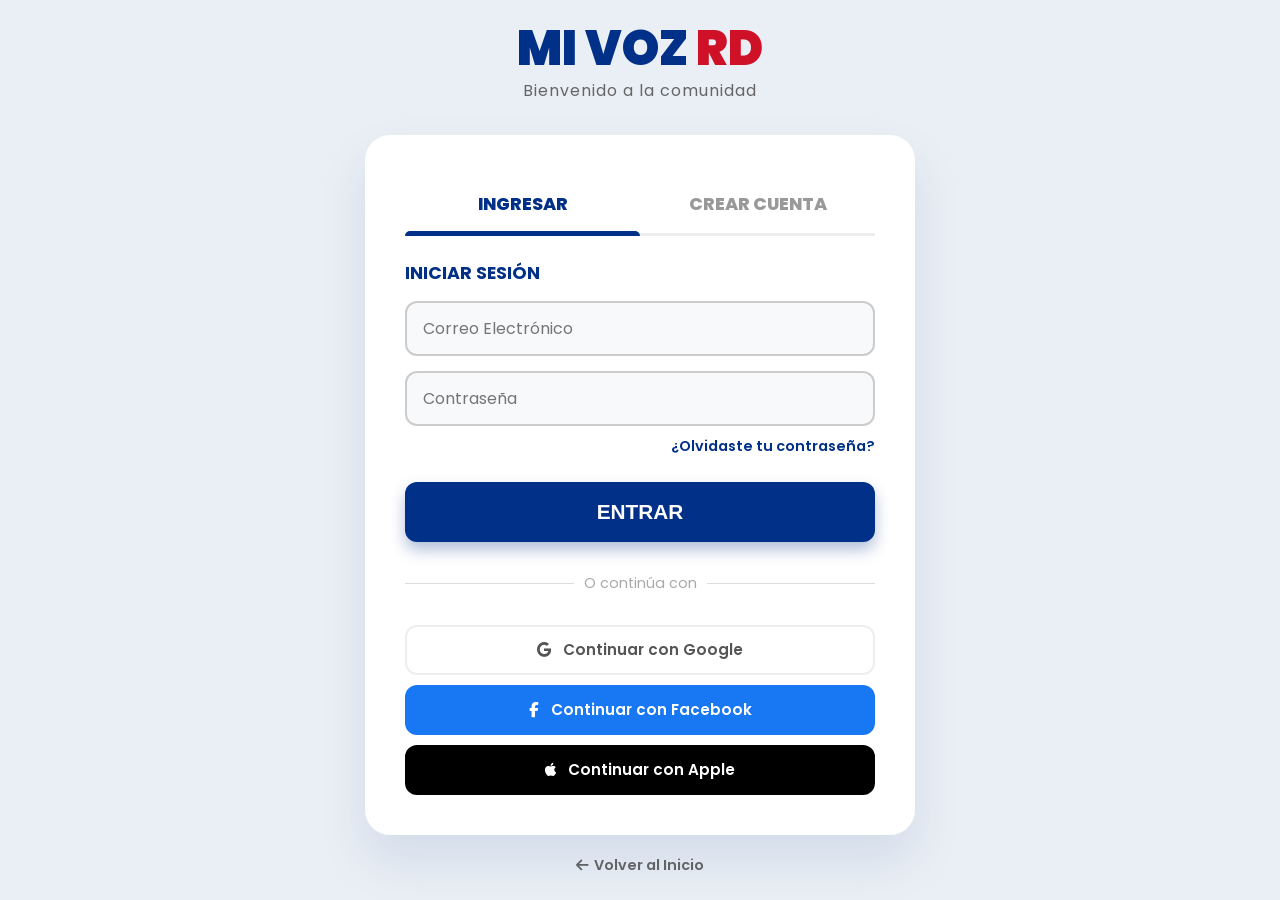
==== pages/login.html @ d17f5f29 "rediseñe el estilo completo y puse el IU del login y por ultimo cambie drasticamente el IU de report" ====
<!DOCTYPE html>
<html lang="es">
<head>
    <meta charset="UTF-8">
    <meta name="viewport" content="width=device-width, initial-scale=1.0">
    <title>Acceso - Mi Voz RD</title>
    <!-- Fuente Poppins -->
    <link href="https://fonts.googleapis.com/css2?family=Poppins:wght@400;500;600;700;900&display=swap" rel="stylesheet">
    <!-- Iconos FontAwesome -->
    <link href="https://cdnjs.cloudflare.com/ajax/libs/font-awesome/6.4.0/css/all.min.css" rel="stylesheet">

    <style>
        :root {
            --azul-rd: #003087;
            --azul-claro: #004BC4;
            --rojo-rd: #CE1126;
            --blanco: #ffffff;
            --gris-bg: #EAEFF5;
            --color-google: #DB4437;
            --color-facebook: #1877F2;
            --color-apple: #000000;
        }

        * { margin: 0; padding: 0; box-sizing: border-box; }

        body {
            font-family: 'Poppins', sans-serif;
            background-color: var(--gris-bg);
            color: #333;
            min-height: 100vh;
            display: flex;
            flex-direction: column;
            align-items: center;
            justify-content: center;
            padding: 20px;
        }

        /* HEADER */
        .auth-header { text-align: center; margin-bottom: 2rem; }
        .brand-title { font-size: 3rem; font-weight: 900; color: var(--azul-rd); margin: 0; line-height: 1; text-transform: uppercase; }
        .brand-title span { color: var(--rojo-rd); }
        .brand-subtitle { font-size: 1rem; color: #666; letter-spacing: 1px; margin-top: 5px; }

        /* CARD PRINCIPAL */
        .auth-card {
            background: white; width: 100%; max-width: 550px; padding: 2.5rem;
            border-radius: 25px; box-shadow: 0 25px 50px rgba(0,48,135,0.1);
            position: relative; transition: all 0.3s;
        }

        /* TABS */
        .auth-tabs { display: flex; margin-bottom: 1.5rem; border-bottom: 3px solid #eee; transition: 0.3s; }
        .tab-btn {
            flex: 1; padding: 1rem; font-size: 1.1rem; font-weight: 800;
            background: none; border: none; cursor: pointer; color: #999;
            font-family: 'Poppins', sans-serif; position: relative;
        }
        .tab-btn.active { color: var(--azul-rd); }
        .tab-btn.active::after {
            content: ''; position: absolute; bottom: -3px; left: 0;
            width: 100%; height: 5px; background: var(--azul-rd); border-radius: 10px 10px 0 0;
        }

        /* FORMULARIOS */
        .auth-form { display: none; flex-direction: column; gap: 15px; animation: fadeEffect 0.4s; }
        .auth-form.active-form { display: flex; }
        @keyframes fadeEffect { from {opacity: 0;} to {opacity: 1;} }

        /* INPUTS & ERRORES */
        .input-wrapper { position: relative; width: 100%; }
        
        .auth-input {
            width: 100%; height: 55px; padding: 0 1rem; font-size: 1rem;
            border-radius: 12px; border: 2px solid #ccc; background: #F8F9FA;
            font-family: 'Poppins', sans-serif; transition: 0.3s; color: #333;
        }
        .auth-input:focus {
            outline: none; border-color: var(--azul-rd); background: white;
            box-shadow: 0 0 0 4px rgba(0,48,135,0.1);
        }
        
        .auth-input.input-error { border-color: var(--rojo-rd); background-color: #FFF5F5; }
        .error-msg {
            display: none; color: var(--rojo-rd); font-size: 0.8rem; font-weight: 600;
            margin-top: 4px; margin-left: 5px;
        }
        .input-error + .error-msg { display: block; }

        /* ALERTA DE ERROR GLOBAL */
        .alert-box {
            display: none; background: #FFEBEB; border: 1px solid var(--rojo-rd); color: var(--rojo-rd);
            padding: 12px; border-radius: 10px; text-align: center; font-size: 0.9rem; font-weight: 600; margin-bottom: 10px;
        }

        /* LINKS */
        .forgot-pass-link {
            text-align: right; margin-top: -5px; color: var(--azul-rd); font-weight: 600; 
            font-size: 0.9rem; text-decoration: none; cursor: pointer; align-self: flex-end; 
            transition: color 0.2s;
        }
        .forgot-pass-link:hover { color: var(--rojo-rd); text-decoration: underline; }

        /* FECHAS & SELECTS */
        .dob-group { margin-bottom: 5px; width: 100%; }
        .dob-label { font-weight: 600; color: #555; font-size: 0.9rem; margin-bottom: 5px; display: block; }
        .dob-grid { display: grid; grid-template-columns: 1fr 1fr 1.2fr; gap: 10px; width: 100%; }
        .dob-select {
            width: 100%; height: 55px; padding: 0 10px; font-size: 1rem;
            border-radius: 12px; border: 2px solid #ccc; background-color: #F8F9FA;
            font-family: 'Poppins', sans-serif; color: #333; cursor: pointer;
            -webkit-appearance: none; -moz-appearance: none; appearance: none;
            background-image: url("data:image/svg+xml;charset=UTF-8,%3csvg xmlns='http://www.w3.org/2000/svg' viewBox='0 0 24 24' fill='none' stroke='%23333' stroke-width='2' stroke-linecap='round' stroke-linejoin='round'%3e%3cpolyline points='6 9 12 15 18 9'%3e%3c/polyline%3e%3c/svg%3e");
            background-repeat: no-repeat; background-position: right 10px center; background-size: 12px;
            white-space: nowrap; text-overflow: ellipsis; overflow: hidden;
        }
        .dob-select:invalid, .dob-select option[value=""] { color: #888; }

        /* BOTONES DE ACCIÓN */
        .btn-submit {
            background: var(--azul-rd); color: white; height: 60px; width: 100%;
            font-size: 1.3rem; font-weight: 800; border: none; border-radius: 12px; 
            cursor: pointer; margin-top: 10px; box-shadow: 0 8px 15px rgba(0,48,135,0.3); transition: 0.2s; 
        }
        .btn-submit:hover { background: var(--azul-claro); transform: scale(1.02); }

        .btn-back-text {
            background: none; border: none; color: #777; font-weight: 600; cursor: pointer;
            margin-top: 15px; font-size: 1rem; display: flex; align-items: center; justify-content: center; gap: 8px;
        }

        /* SOCIAL BUTTONS */
        .social-divider { text-align: center; margin: 1rem 0; color: #aaa; font-size: 0.9rem; display: flex; align-items: center; gap: 10px; }
        .social-divider::before, .social-divider::after { content: ""; flex: 1; height: 1px; background: #ddd; }
        .social-buttons { display: flex; flex-direction: column; gap: 10px; }
        
        .social-btn {
            width: 100%; height: 50px; border-radius: 12px; border: none; font-weight: 600; font-size: 0.95rem; cursor: pointer;
            display: flex; align-items: center; justify-content: center; gap: 12px;
            font-family: 'Poppins', sans-serif; transition: 0.2s; position: relative;
        }
        .btn-google { background: white; color: #555; border: 2px solid #eee; }
        .btn-google:hover { background: #f9f9f9; }
        .btn-facebook { background: var(--color-facebook); color: white; }
        .btn-facebook:hover { background: #135ec2; }
        .btn-apple { background: var(--color-apple); color: white; }
        .btn-apple:hover { background: #333; }
        
        .btn-back-home { margin-top: 20px; color: #666; text-decoration: none; font-weight: 600; font-size: 0.9rem; display: flex; align-items: center; gap: 5px; }

        @media (max-width: 600px) {
            .auth-card { padding: 1.5rem; }
            .brand-title { font-size: 2.2rem; }
            .dob-grid { gap: 5px; }
        }
    </style>
</head>
<body>

    <div class="auth-header">
        <h1 class="brand-title">Mi Voz <span>RD</span></h1>
        <p class="brand-subtitle">Bienvenido a la comunidad</p>
    </div>

    <div class="auth-card">
        <!-- TABS -->
        <div class="auth-tabs" id="authTabs">
            <button class="tab-btn active" onclick="cambiarTab('login')" id="tabLogin">INGRESAR</button>
            <button class="tab-btn" onclick="cambiarTab('registro')" id="tabRegistro">CREAR CUENTA</button>
        </div>

        <!-- 1. FORMULARIO LOGIN -->
        <form id="formLogin" class="auth-form active-form" novalidate onsubmit="validarLogin(event)">
            <label style="font-weight: bold; color: #003087; font-size: 1.1rem;">INICIAR SESIÓN</label>
            
            <div id="loginAlert" class="alert-box">
                <i class="fas fa-exclamation-circle"></i> Correo o contraseña incorrectos.
            </div>

            <div class="input-wrapper">
                <input type="email" id="loginEmail" class="auth-input" placeholder="Correo Electrónico">
                <small class="error-msg">Correo inválido (falta @ o .)</small>
            </div>
            
            <div class="input-wrapper">
                <input type="password" id="loginPass" class="auth-input" placeholder="Contraseña">
                <small class="error-msg">Campo requerido.</small>
            </div>
            
            <a onclick="mostrarRecuperacion()" class="forgot-pass-link">¿Olvidaste tu contraseña?</a>
            
            <button type="submit" class="btn-submit">ENTRAR</button>

            <div class="social-divider">O continúa con</div>
            <div class="social-buttons">
                <button type="button" class="social-btn btn-google"><i class="fab fa-google"></i> Continuar con Google</button>
                <button type="button" class="social-btn btn-facebook"><i class="fab fa-facebook-f"></i> Continuar con Facebook</button>
                <button type="button" class="social-btn btn-apple"><i class="fab fa-apple"></i> Continuar con Apple</button>
            </div>
        </form>

        <!-- 2. FORMULARIO RECUPERACIÓN -->
        <form id="formRecovery" class="auth-form" onsubmit="procesarRecuperacion(event)">
            <label style="font-weight: bold; color: #003087; font-size: 1.1rem; text-align:center;">RECUPERAR ACCESO</label>
            <p style="text-align: center; color: #666; font-size: 0.9rem;">Ingresa tus datos y te enviaremos un enlace.</p>

            <div class="input-wrapper">
                <input type="text" id="recCedula" class="auth-input" placeholder="Cédula (Ej: 402-0000000-0)">
                <small class="error-msg">Campo requerido.</small>
            </div>
            
            <div class="input-wrapper">
                <input type="email" id="recEmail" class="auth-input" placeholder="Correo Registrado">
                <small class="error-msg">Correo inválido.</small>
            </div>

            <button type="submit" class="btn-submit">ENVIAR ENLACE</button>
            <button type="button" class="btn-back-text" onclick="ocultarRecuperacion()">
                <i class="fas fa-arrow-left"></i> Volver al Login
            </button>
        </form>

        <!-- 3. FORMULARIO REGISTRO -->
        <form id="formRegistro" class="auth-form" novalidate onsubmit="validarRegistro(event)">
            <label style="font-weight: bold; color: #003087; font-size: 1.1rem;">REGISTRAR NUEVO USUARIO</label>
            
            <div class="input-wrapper">
                <input type="text" id="regNombre" class="auth-input" placeholder="Nombre Completo">
                <small class="error-msg">Campo obligatorio.</small>
            </div>
            
            <div class="input-wrapper">
                <input type="email" id="regEmail" class="auth-input" placeholder="Correo Electrónico">
                <small class="error-msg">Formato inválido.</small>
            </div>
            
            <div class="input-wrapper">
                <input type="password" id="regPass" class="auth-input" placeholder="Crear Contraseña">
                <small class="error-msg">Mínimo 4 caracteres.</small>
            </div>
            
            <div class="input-wrapper">
                <input type="password" id="regConfirm" class="auth-input" placeholder="Confirmar Contraseña">
                <small class="error-msg">No coinciden.</small>
            </div>

            <!-- FECHA -->
            <div class="dob-group">
                <label class="dob-label">Fecha de Nacimiento</label>
                <div class="dob-grid">
                    <select id="regDia" class="dob-select" required>
                        <option value="" disabled selected>Día</option>
                        <script>for(let i=1;i<=31;i++){let v=i<10?'0'+i:i;document.write(`<option value="${v}">${v}</option>`);}</script>
                    </select>
                    <select id="regMes" class="dob-select" required>
                        <option value="" disabled selected>Mes</option>
                        <option value="01">Ene</option><option value="02">Feb</option><option value="03">Mar</option>
                        <option value="04">Abr</option><option value="05">May</option><option value="06">Jun</option>
                        <option value="07">Jul</option><option value="08">Ago</option><option value="09">Sep</option>
                        <option value="10">Oct</option><option value="11">Nov</option><option value="12">Dic</option>
                    </select>
                    <select id="regAno" class="dob-select" required>
                        <option value="" disabled selected>Año</option>
                        <script>const y=new Date().getFullYear();for(let i=y;i>=1930;i--)document.write(`<option value="${i}">${i}</option>`);</script>
                    </select>
                </div>
            </div>

            <div class="input-wrapper">
                <input type="tel" id="regTel" class="auth-input" placeholder="Teléfono">
                <small class="error-msg">Campo obligatorio.</small>
            </div>
            <div class="input-wrapper">
                <input type="text" id="regCedula" class="auth-input" placeholder="Cédula">
                <small class="error-msg">Campo obligatorio.</small>
            </div>
            
            <button type="submit" class="btn-submit">CREAR CUENTA</button>
            <div class="social-divider">O regístrate con</div>
            <div class="social-buttons">
                <button type="button" class="social-btn btn-google"><i class="fab fa-google"></i> Google</button>
                <button type="button" class="social-btn btn-facebook"><i class="fab fa-facebook-f"></i> Facebook</button>
                <button type="button" class="social-btn btn-apple"><i class="fab fa-apple"></i> Apple</button>
            </div>
        </form>
    </div>

    <a href="/index.html" class="btn-back-home"><i class="fas fa-arrow-left"></i> Volver al Inicio</a>

    <script>
        document.addEventListener("DOMContentLoaded", function() {
            // DETECTA LA URL AL CARGAR
            const h = window.location.hash;
            if(h === '#registro') {
                cambiarTab('registro');
            } else if(h === '#recuperar') {
                setTimeout(() => mostrarRecuperacion(), 100); 
            }
        });

        // REFERENCIAS DOM
        const tabsH = document.getElementById('authTabs');
        const fLogin = document.getElementById('formLogin');
        const fReg = document.getElementById('formRegistro');
        const fRec = document.getElementById('formRecovery');

        function cambiarTab(t) {
            fRec.classList.remove('active-form'); 
            tabsH.style.display='flex';
            document.querySelectorAll('.input-error').forEach(e => e.classList.remove('input-error'));
            document.getElementById('loginAlert').style.display='none';

            if(t==='login'){
                document.getElementById('tabLogin').classList.add('active'); 
                document.getElementById('tabRegistro').classList.remove('active');
                fLogin.classList.add('active-form'); fReg.classList.remove('active-form');
            } else {
                document.getElementById('tabRegistro').classList.add('active'); 
                document.getElementById('tabLogin').classList.remove('active');
                fReg.classList.add('active-form'); fLogin.classList.remove('active-form');
            }
        }

        function mostrarRecuperacion() { 
            fLogin.classList.remove('active-form'); 
            tabsH.style.display='none'; 
            fRec.classList.add('active-form'); 
            document.getElementById('loginAlert').style.display='none';
        }

        function ocultarRecuperacion() { 
            fRec.classList.remove('active-form'); 
            tabsH.style.display='flex'; 
            cambiarTab('login'); 
        }

        // ERRORES VISUALES
        function err(i) { i.classList.add('input-error'); }
        function clr(i) { i.classList.remove('input-error'); document.getElementById('loginAlert').style.display='none'; }
        document.querySelectorAll('.auth-input').forEach(i => i.addEventListener('input', ()=>clr(i)));

        // VALIDAR LOGIN
        function validarLogin(e) {
            e.preventDefault();
            const em = document.getElementById('loginEmail');
            const ps = document.getElementById('loginPass');
            let fail = false;

            if(!em.value.trim()){ err(em); fail=true; }
            if(em.value && (!em.value.includes('@') || !em.value.includes('.'))){ err(em); fail=true; }
            if(!ps.value.trim()){ err(ps); fail=true; }

            if(fail) return;

            if(em.value==='admin@mivoz.do' && ps.value==='123456'){
                alert('Bienvenido'); 
                window.location.href='index.html';
            } else { 
                document.getElementById('loginAlert').style.display='block'; 
            }
        }

        // VALIDAR REGISTRO
        function validarRegistro(e) {
            e.preventDefault();
            let fail=false;
            const inputs = ['regNombre','regEmail','regPass','regConfirm','regTel','regCedula'];
            
            inputs.forEach(id => {
                let el = document.getElementById(id); 
                if(!el.value.trim()) { err(el); fail=true; }
            });

            const em = document.getElementById('regEmail');
            if(em.value && (!em.value.includes('@')||!em.value.includes('.'))) { err(em); fail=true; }

            const p1 = document.getElementById('regPass').value;
            const p2 = document.getElementById('regConfirm');
            if(p1 && p2.value && p1!==p2.value) { 
                err(document.getElementById('regConfirm')); 
                alert('Contraseñas no coinciden'); 
                fail=true; 
            }

            if(!fail) { 
                alert('Registro Exitoso'); 
                cambiarTab('login'); 
            }
        }

        // PROCESAR RECUPERACIÓN
        function procesarRecuperacion(e) {
            e.preventDefault();
            const ced = document.getElementById('recCedula');
            const em = document.getElementById('recEmail'); 
            let fail = false;

            if(!ced.value.trim()){ err(ced); fail=true; }
            if(!em.value.trim() || !em.value.includes('@')){ err(em); fail=true; }

            if(!fail){
                const b = e.submitter; 
                const txt = b.innerText; 
                b.innerText='ENVIANDO...'; b.disabled=true;
                
                setTimeout(() => {
                    alert(`Enlace enviado a ${em.value}`); 
                    b.innerText=txt; b.disabled=false; 
                    ocultarRecuperacion();
                }, 1500);
            }
        }
    </script>
</body>
</html>
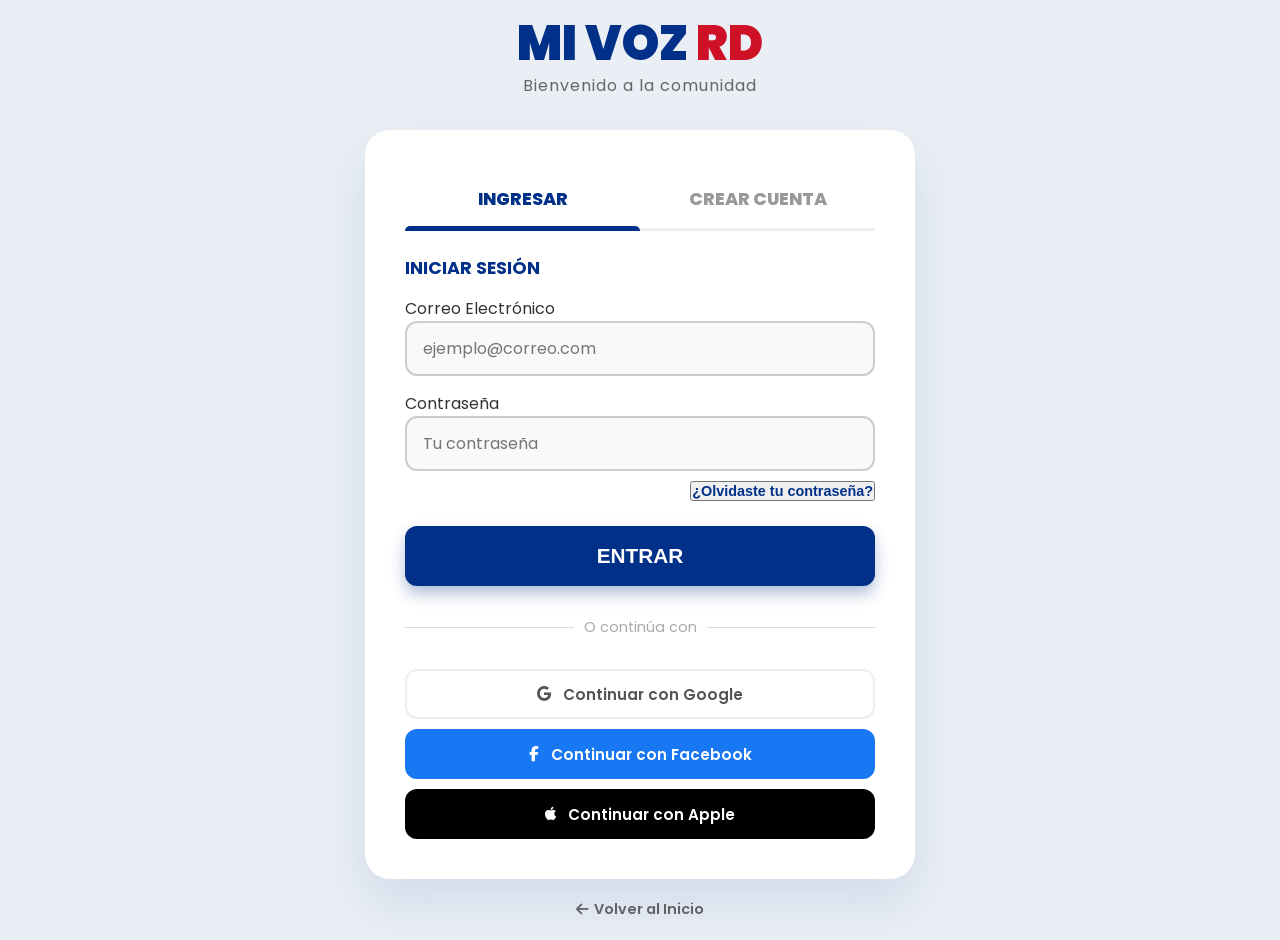
==== commit a0b67aa9: "login y register mockeados con exito" ====
--- a/pages/login.html
+++ b/pages/login.html
@@ -4,189 +4,43 @@
     <meta charset="UTF-8">
     <meta name="viewport" content="width=device-width, initial-scale=1.0">
     <title>Acceso - Mi Voz RD</title>
-    <!-- Fuente Poppins -->
     <link href="https://fonts.googleapis.com/css2?family=Poppins:wght@400;500;600;700;900&display=swap" rel="stylesheet">
-    <!-- Iconos FontAwesome -->
     <link href="https://cdnjs.cloudflare.com/ajax/libs/font-awesome/6.4.0/css/all.min.css" rel="stylesheet">
-
-    <style>
-        :root {
-            --azul-rd: #003087;
-            --azul-claro: #004BC4;
-            --rojo-rd: #CE1126;
-            --blanco: #ffffff;
-            --gris-bg: #EAEFF5;
-            --color-google: #DB4437;
-            --color-facebook: #1877F2;
-            --color-apple: #000000;
-        }
-
-        * { margin: 0; padding: 0; box-sizing: border-box; }
-
-        body {
-            font-family: 'Poppins', sans-serif;
-            background-color: var(--gris-bg);
-            color: #333;
-            min-height: 100vh;
-            display: flex;
-            flex-direction: column;
-            align-items: center;
-            justify-content: center;
-            padding: 20px;
-        }
-
-        /* HEADER */
-        .auth-header { text-align: center; margin-bottom: 2rem; }
-        .brand-title { font-size: 3rem; font-weight: 900; color: var(--azul-rd); margin: 0; line-height: 1; text-transform: uppercase; }
-        .brand-title span { color: var(--rojo-rd); }
-        .brand-subtitle { font-size: 1rem; color: #666; letter-spacing: 1px; margin-top: 5px; }
-
-        /* CARD PRINCIPAL */
-        .auth-card {
-            background: white; width: 100%; max-width: 550px; padding: 2.5rem;
-            border-radius: 25px; box-shadow: 0 25px 50px rgba(0,48,135,0.1);
-            position: relative; transition: all 0.3s;
-        }
-
-        /* TABS */
-        .auth-tabs { display: flex; margin-bottom: 1.5rem; border-bottom: 3px solid #eee; transition: 0.3s; }
-        .tab-btn {
-            flex: 1; padding: 1rem; font-size: 1.1rem; font-weight: 800;
-            background: none; border: none; cursor: pointer; color: #999;
-            font-family: 'Poppins', sans-serif; position: relative;
-        }
-        .tab-btn.active { color: var(--azul-rd); }
-        .tab-btn.active::after {
-            content: ''; position: absolute; bottom: -3px; left: 0;
-            width: 100%; height: 5px; background: var(--azul-rd); border-radius: 10px 10px 0 0;
-        }
-
-        /* FORMULARIOS */
-        .auth-form { display: none; flex-direction: column; gap: 15px; animation: fadeEffect 0.4s; }
-        .auth-form.active-form { display: flex; }
-        @keyframes fadeEffect { from {opacity: 0;} to {opacity: 1;} }
-
-        /* INPUTS & ERRORES */
-        .input-wrapper { position: relative; width: 100%; }
-        
-        .auth-input {
-            width: 100%; height: 55px; padding: 0 1rem; font-size: 1rem;
-            border-radius: 12px; border: 2px solid #ccc; background: #F8F9FA;
-            font-family: 'Poppins', sans-serif; transition: 0.3s; color: #333;
-        }
-        .auth-input:focus {
-            outline: none; border-color: var(--azul-rd); background: white;
-            box-shadow: 0 0 0 4px rgba(0,48,135,0.1);
-        }
-        
-        .auth-input.input-error { border-color: var(--rojo-rd); background-color: #FFF5F5; }
-        .error-msg {
-            display: none; color: var(--rojo-rd); font-size: 0.8rem; font-weight: 600;
-            margin-top: 4px; margin-left: 5px;
-        }
-        .input-error + .error-msg { display: block; }
-
-        /* ALERTA DE ERROR GLOBAL */
-        .alert-box {
-            display: none; background: #FFEBEB; border: 1px solid var(--rojo-rd); color: var(--rojo-rd);
-            padding: 12px; border-radius: 10px; text-align: center; font-size: 0.9rem; font-weight: 600; margin-bottom: 10px;
-        }
-
-        /* LINKS */
-        .forgot-pass-link {
-            text-align: right; margin-top: -5px; color: var(--azul-rd); font-weight: 600; 
-            font-size: 0.9rem; text-decoration: none; cursor: pointer; align-self: flex-end; 
-            transition: color 0.2s;
-        }
-        .forgot-pass-link:hover { color: var(--rojo-rd); text-decoration: underline; }
-
-        /* FECHAS & SELECTS */
-        .dob-group { margin-bottom: 5px; width: 100%; }
-        .dob-label { font-weight: 600; color: #555; font-size: 0.9rem; margin-bottom: 5px; display: block; }
-        .dob-grid { display: grid; grid-template-columns: 1fr 1fr 1.2fr; gap: 10px; width: 100%; }
-        .dob-select {
-            width: 100%; height: 55px; padding: 0 10px; font-size: 1rem;
-            border-radius: 12px; border: 2px solid #ccc; background-color: #F8F9FA;
-            font-family: 'Poppins', sans-serif; color: #333; cursor: pointer;
-            -webkit-appearance: none; -moz-appearance: none; appearance: none;
-            background-image: url("data:image/svg+xml;charset=UTF-8,%3csvg xmlns='http://www.w3.org/2000/svg' viewBox='0 0 24 24' fill='none' stroke='%23333' stroke-width='2' stroke-linecap='round' stroke-linejoin='round'%3e%3cpolyline points='6 9 12 15 18 9'%3e%3c/polyline%3e%3c/svg%3e");
-            background-repeat: no-repeat; background-position: right 10px center; background-size: 12px;
-            white-space: nowrap; text-overflow: ellipsis; overflow: hidden;
-        }
-        .dob-select:invalid, .dob-select option[value=""] { color: #888; }
-
-        /* BOTONES DE ACCIÓN */
-        .btn-submit {
-            background: var(--azul-rd); color: white; height: 60px; width: 100%;
-            font-size: 1.3rem; font-weight: 800; border: none; border-radius: 12px; 
-            cursor: pointer; margin-top: 10px; box-shadow: 0 8px 15px rgba(0,48,135,0.3); transition: 0.2s; 
-        }
-        .btn-submit:hover { background: var(--azul-claro); transform: scale(1.02); }
-
-        .btn-back-text {
-            background: none; border: none; color: #777; font-weight: 600; cursor: pointer;
-            margin-top: 15px; font-size: 1rem; display: flex; align-items: center; justify-content: center; gap: 8px;
-        }
-
-        /* SOCIAL BUTTONS */
-        .social-divider { text-align: center; margin: 1rem 0; color: #aaa; font-size: 0.9rem; display: flex; align-items: center; gap: 10px; }
-        .social-divider::before, .social-divider::after { content: ""; flex: 1; height: 1px; background: #ddd; }
-        .social-buttons { display: flex; flex-direction: column; gap: 10px; }
-        
-        .social-btn {
-            width: 100%; height: 50px; border-radius: 12px; border: none; font-weight: 600; font-size: 0.95rem; cursor: pointer;
-            display: flex; align-items: center; justify-content: center; gap: 12px;
-            font-family: 'Poppins', sans-serif; transition: 0.2s; position: relative;
-        }
-        .btn-google { background: white; color: #555; border: 2px solid #eee; }
-        .btn-google:hover { background: #f9f9f9; }
-        .btn-facebook { background: var(--color-facebook); color: white; }
-        .btn-facebook:hover { background: #135ec2; }
-        .btn-apple { background: var(--color-apple); color: white; }
-        .btn-apple:hover { background: #333; }
-        
-        .btn-back-home { margin-top: 20px; color: #666; text-decoration: none; font-weight: 600; font-size: 0.9rem; display: flex; align-items: center; gap: 5px; }
-
-        @media (max-width: 600px) {
-            .auth-card { padding: 1.5rem; }
-            .brand-title { font-size: 2.2rem; }
-            .dob-grid { gap: 5px; }
-        }
-    </style>
+    <link rel="stylesheet" href="/style/login.css">
 </head>
 <body>
 
-    <div class="auth-header">
+    <header class="auth-header">
         <h1 class="brand-title">Mi Voz <span>RD</span></h1>
         <p class="brand-subtitle">Bienvenido a la comunidad</p>
-    </div>
+    </header>
 
-    <div class="auth-card">
-        <!-- TABS -->
-        <div class="auth-tabs" id="authTabs">
-            <button class="tab-btn active" onclick="cambiarTab('login')" id="tabLogin">INGRESAR</button>
-            <button class="tab-btn" onclick="cambiarTab('registro')" id="tabRegistro">CREAR CUENTA</button>
-        </div>
+    <main class="auth-card">
+        <nav class="auth-tabs" id="authTabs">
+            <button type="button" class="tab-btn active" onclick="cambiarTab('login')" id="tabLogin">INGRESAR</button>
+            <button type="button" class="tab-btn" onclick="cambiarTab('registro')" id="tabRegistro">CREAR CUENTA</button>
+        </nav>
 
-        <!-- 1. FORMULARIO LOGIN -->
         <form id="formLogin" class="auth-form active-form" novalidate onsubmit="validarLogin(event)">
-            <label style="font-weight: bold; color: #003087; font-size: 1.1rem;">INICIAR SESIÓN</label>
+            <h2 class="form-title">INICIAR SESIÓN</h2>
             
-            <div id="loginAlert" class="alert-box">
+            <div id="loginAlert" class="alert-box" style="display: none;">
                 <i class="fas fa-exclamation-circle"></i> Correo o contraseña incorrectos.
             </div>
 
             <div class="input-wrapper">
-                <input type="email" id="loginEmail" class="auth-input" placeholder="Correo Electrónico">
+                <label for="loginEmail">Correo Electrónico</label>
+                <input type="email" id="loginEmail" class="auth-input" placeholder="ejemplo@correo.com">
                 <small class="error-msg">Correo inválido (falta @ o .)</small>
             </div>
             
             <div class="input-wrapper">
-                <input type="password" id="loginPass" class="auth-input" placeholder="Contraseña">
+                <label for="loginPass">Contraseña</label>
+                <input type="password" id="loginPass" class="auth-input" placeholder="Tu contraseña">
                 <small class="error-msg">Campo requerido.</small>
             </div>
             
-            <a onclick="mostrarRecuperacion()" class="forgot-pass-link">¿Olvidaste tu contraseña?</a>
+            <button type="button" onclick="mostrarRecuperacion()" class="forgot-pass-link">¿Olvidaste tu contraseña?</button>
             
             <button type="submit" class="btn-submit">ENTRAR</button>
 
@@ -198,18 +52,19 @@
             </div>
         </form>
 
-        <!-- 2. FORMULARIO RECUPERACIÓN -->
-        <form id="formRecovery" class="auth-form" onsubmit="procesarRecuperacion(event)">
-            <label style="font-weight: bold; color: #003087; font-size: 1.1rem; text-align:center;">RECUPERAR ACCESO</label>
-            <p style="text-align: center; color: #666; font-size: 0.9rem;">Ingresa tus datos y te enviaremos un enlace.</p>
+        <form id="formRecovery" class="auth-form" style="display: none;" onsubmit="procesarRecuperacion(event)">
+            <h2 class="form-title text-center">RECUPERAR ACCESO</h2>
+            <p class="text-center-sub">Ingresa tus datos y te enviaremos un enlace.</p>
 
             <div class="input-wrapper">
-                <input type="text" id="recCedula" class="auth-input" placeholder="Cédula (Ej: 402-0000000-0)">
+                <label for="recCedula">Cédula</label>
+                <input type="text" id="recCedula" class="auth-input" placeholder="402-0000000-0">
                 <small class="error-msg">Campo requerido.</small>
             </div>
             
             <div class="input-wrapper">
-                <input type="email" id="recEmail" class="auth-input" placeholder="Correo Registrado">
+                <label for="recEmail">Correo Registrado</label>
+                <input type="email" id="recEmail" class="auth-input" placeholder="ejemplo@correo.com">
                 <small class="error-msg">Correo inválido.</small>
             </div>
 
@@ -219,62 +74,53 @@
             </button>
         </form>
 
-        <!-- 3. FORMULARIO REGISTRO -->
-        <form id="formRegistro" class="auth-form" novalidate onsubmit="validarRegistro(event)">
-            <label style="font-weight: bold; color: #003087; font-size: 1.1rem;">REGISTRAR NUEVO USUARIO</label>
+        <form id="formRegistro" class="auth-form" style="display: none;" novalidate onsubmit="validarRegistro(event)">
+            <h2 class="form-title">REGISTRAR NUEVO USUARIO</h2>
             
             <div class="input-wrapper">
-                <input type="text" id="regNombre" class="auth-input" placeholder="Nombre Completo">
+                <label for="regNombre">Nombre Completo</label>
+                <input type="text" id="regNombre" class="auth-input" placeholder="Juan Pérez">
                 <small class="error-msg">Campo obligatorio.</small>
             </div>
             
             <div class="input-wrapper">
-                <input type="email" id="regEmail" class="auth-input" placeholder="Correo Electrónico">
+                <label for="regDireccion">Dirección</label>
+                <input type="text" id="regDireccion" class="auth-input" placeholder="Calle, Sector, Ciudad">
+                <small class="error-msg">Campo obligatorio.</small>
+            </div>
+            
+            <div class="input-wrapper">
+                <label for="regEmail">Correo Electrónico</label>
+                <input type="email" id="regEmail" class="auth-input" placeholder="ejemplo@correo.com">
                 <small class="error-msg">Formato inválido.</small>
             </div>
             
             <div class="input-wrapper">
-                <input type="password" id="regPass" class="auth-input" placeholder="Crear Contraseña">
+                <label for="regPass">Crear Contraseña</label>
+                <input type="password" id="regPass" class="auth-input" placeholder="Mínimo 4 caracteres">
                 <small class="error-msg">Mínimo 4 caracteres.</small>
             </div>
             
             <div class="input-wrapper">
-                <input type="password" id="regConfirm" class="auth-input" placeholder="Confirmar Contraseña">
+                <label for="regPassConfirm">Confirmar Contraseña</label>
+                <input type="password" id="regPassConfirm" class="auth-input" placeholder="Repite tu contraseña">
                 <small class="error-msg">No coinciden.</small>
             </div>
 
-            <!-- FECHA -->
-            <div class="dob-group">
-                <label class="dob-label">Fecha de Nacimiento</label>
-                <div class="dob-grid">
-                    <select id="regDia" class="dob-select" required>
-                        <option value="" disabled selected>Día</option>
-                        <script>for(let i=1;i<=31;i++){let v=i<10?'0'+i:i;document.write(`<option value="${v}">${v}</option>`);}</script>
-                    </select>
-                    <select id="regMes" class="dob-select" required>
-                        <option value="" disabled selected>Mes</option>
-                        <option value="01">Ene</option><option value="02">Feb</option><option value="03">Mar</option>
-                        <option value="04">Abr</option><option value="05">May</option><option value="06">Jun</option>
-                        <option value="07">Jul</option><option value="08">Ago</option><option value="09">Sep</option>
-                        <option value="10">Oct</option><option value="11">Nov</option><option value="12">Dic</option>
-                    </select>
-                    <select id="regAno" class="dob-select" required>
-                        <option value="" disabled selected>Año</option>
-                        <script>const y=new Date().getFullYear();for(let i=y;i>=1930;i--)document.write(`<option value="${i}">${i}</option>`);</script>
-                    </select>
-                </div>
+            <div class="input-wrapper">
+                <label for="regTelefono">Teléfono</label>
+                <input type="tel" id="regTelefono" class="auth-input" placeholder="809-000-0000">
+                <small class="error-msg">Campo obligatorio.</small>
             </div>
 
             <div class="input-wrapper">
-                <input type="tel" id="regTel" class="auth-input" placeholder="Teléfono">
-                <small class="error-msg">Campo obligatorio.</small>
-            </div>
-            <div class="input-wrapper">
-                <input type="text" id="regCedula" class="auth-input" placeholder="Cédula">
+                <label for="regCedula">Cédula</label>
+                <input type="text" id="regCedula" class="auth-input" placeholder="001-0000000-0">
                 <small class="error-msg">Campo obligatorio.</small>
             </div>
             
             <button type="submit" class="btn-submit">CREAR CUENTA</button>
+            
             <div class="social-divider">O regístrate con</div>
             <div class="social-buttons">
                 <button type="button" class="social-btn btn-google"><i class="fab fa-google"></i> Google</button>
@@ -282,133 +128,11 @@
                 <button type="button" class="social-btn btn-apple"><i class="fab fa-apple"></i> Apple</button>
             </div>
         </form>
-    </div>
+    </main>
 
     <a href="/index.html" class="btn-back-home"><i class="fas fa-arrow-left"></i> Volver al Inicio</a>
 
-    <script>
-        document.addEventListener("DOMContentLoaded", function() {
-            // DETECTA LA URL AL CARGAR
-            const h = window.location.hash;
-            if(h === '#registro') {
-                cambiarTab('registro');
-            } else if(h === '#recuperar') {
-                setTimeout(() => mostrarRecuperacion(), 100); 
-            }
-        });
-
-        // REFERENCIAS DOM
-        const tabsH = document.getElementById('authTabs');
-        const fLogin = document.getElementById('formLogin');
-        const fReg = document.getElementById('formRegistro');
-        const fRec = document.getElementById('formRecovery');
-
-        function cambiarTab(t) {
-            fRec.classList.remove('active-form'); 
-            tabsH.style.display='flex';
-            document.querySelectorAll('.input-error').forEach(e => e.classList.remove('input-error'));
-            document.getElementById('loginAlert').style.display='none';
-
-            if(t==='login'){
-                document.getElementById('tabLogin').classList.add('active'); 
-                document.getElementById('tabRegistro').classList.remove('active');
-                fLogin.classList.add('active-form'); fReg.classList.remove('active-form');
-            } else {
-                document.getElementById('tabRegistro').classList.add('active'); 
-                document.getElementById('tabLogin').classList.remove('active');
-                fReg.classList.add('active-form'); fLogin.classList.remove('active-form');
-            }
-        }
-
-        function mostrarRecuperacion() { 
-            fLogin.classList.remove('active-form'); 
-            tabsH.style.display='none'; 
-            fRec.classList.add('active-form'); 
-            document.getElementById('loginAlert').style.display='none';
-        }
-
-        function ocultarRecuperacion() { 
-            fRec.classList.remove('active-form'); 
-            tabsH.style.display='flex'; 
-            cambiarTab('login'); 
-        }
-
-        // ERRORES VISUALES
-        function err(i) { i.classList.add('input-error'); }
-        function clr(i) { i.classList.remove('input-error'); document.getElementById('loginAlert').style.display='none'; }
-        document.querySelectorAll('.auth-input').forEach(i => i.addEventListener('input', ()=>clr(i)));
-
-        // VALIDAR LOGIN
-        function validarLogin(e) {
-            e.preventDefault();
-            const em = document.getElementById('loginEmail');
-            const ps = document.getElementById('loginPass');
-            let fail = false;
-
-            if(!em.value.trim()){ err(em); fail=true; }
-            if(em.value && (!em.value.includes('@') || !em.value.includes('.'))){ err(em); fail=true; }
-            if(!ps.value.trim()){ err(ps); fail=true; }
-
-            if(fail) return;
-
-            if(em.value==='admin@mivoz.do' && ps.value==='123456'){
-                alert('Bienvenido'); 
-                window.location.href='index.html';
-            } else { 
-                document.getElementById('loginAlert').style.display='block'; 
-            }
-        }
-
-        // VALIDAR REGISTRO
-        function validarRegistro(e) {
-            e.preventDefault();
-            let fail=false;
-            const inputs = ['regNombre','regEmail','regPass','regConfirm','regTel','regCedula'];
-            
-            inputs.forEach(id => {
-                let el = document.getElementById(id); 
-                if(!el.value.trim()) { err(el); fail=true; }
-            });
-
-            const em = document.getElementById('regEmail');
-            if(em.value && (!em.value.includes('@')||!em.value.includes('.'))) { err(em); fail=true; }
-
-            const p1 = document.getElementById('regPass').value;
-            const p2 = document.getElementById('regConfirm');
-            if(p1 && p2.value && p1!==p2.value) { 
-                err(document.getElementById('regConfirm')); 
-                alert('Contraseñas no coinciden'); 
-                fail=true; 
-            }
-
-            if(!fail) { 
-                alert('Registro Exitoso'); 
-                cambiarTab('login'); 
-            }
-        }
-
-        // PROCESAR RECUPERACIÓN
-        function procesarRecuperacion(e) {
-            e.preventDefault();
-            const ced = document.getElementById('recCedula');
-            const em = document.getElementById('recEmail'); 
-            let fail = false;
-
-            if(!ced.value.trim()){ err(ced); fail=true; }
-            if(!em.value.trim() || !em.value.includes('@')){ err(em); fail=true; }
-
-            if(!fail){
-                const b = e.submitter; 
-                const txt = b.innerText; 
-                b.innerText='ENVIANDO...'; b.disabled=true;
-                
-                setTimeout(() => {
-                    alert(`Enlace enviado a ${em.value}`); 
-                    b.innerText=txt; b.disabled=false; 
-                    ocultarRecuperacion();
-                }, 1500);
-            }
-        }
-    </script>
+  <script type="module" src="/jsforhtml/Login.js"></script>
+    
 </body>
 </html>
--- a/style/login.css
+++ b/style/login.css
@@ -0,0 +1,134 @@
+:root {
+    --azul-rd: #003087;
+    --azul-claro: #004BC4;
+    --rojo-rd: #CE1126;
+    --blanco: #ffffff;
+    --gris-bg: #EAEFF5;
+    --color-google: #DB4437;
+    --color-facebook: #1877F2;
+    --color-apple: #000000;
+}
+
+* { margin: 0; padding: 0; box-sizing: border-box; }
+
+body {
+    font-family: 'Poppins', sans-serif;
+    background-color: var(--gris-bg);
+    color: #333;
+    min-height: 100vh;
+    display: flex;
+    flex-direction: column;
+    align-items: center;
+    justify-content: center;
+    padding: 20px;
+}
+
+/* HEADER */
+.auth-header { text-align: center; margin-bottom: 2rem; }
+.brand-title { font-size: 3rem; font-weight: 900; color: var(--azul-rd); margin: 0; line-height: 1; text-transform: uppercase; }
+.brand-title span { color: var(--rojo-rd); }
+.brand-subtitle { font-size: 1rem; color: #666; letter-spacing: 1px; margin-top: 5px; }
+
+/* CARD PRINCIPAL */
+.auth-card {
+    background: white; width: 100%; max-width: 550px; padding: 2.5rem;
+    border-radius: 25px; box-shadow: 0 25px 50px rgba(0,48,135,0.1);
+    position: relative; transition: all 0.3s;
+}
+
+/* TABS */
+.auth-tabs { display: flex; margin-bottom: 1.5rem; border-bottom: 3px solid #eee; transition: 0.3s; }
+.tab-btn {
+    flex: 1; padding: 1rem; font-size: 1.1rem; font-weight: 800;
+    background: none; border: none; cursor: pointer; color: #999;
+    font-family: 'Poppins', sans-serif; position: relative;
+}
+.tab-btn.active { color: var(--azul-rd); }
+.tab-btn.active::after {
+    content: ''; position: absolute; bottom: -3px; left: 0;
+    width: 100%; height: 5px; background: var(--azul-rd); border-radius: 10px 10px 0 0;
+}
+
+/* FORMULARIOS */
+.auth-form { display: none; flex-direction: column; gap: 15px; animation: fadeEffect 0.4s; }
+.auth-form.active-form { display: flex; }
+@keyframes fadeEffect { from {opacity: 0;} to {opacity: 1;} }
+
+.form-title { font-weight: bold; color: #003087; font-size: 1.1rem; }
+.text-center { text-align: center; }
+.text-center-sub { text-align: center; color: #666; font-size: 0.9rem; }
+
+/* INPUTS & ERRORES */
+.input-wrapper { position: relative; width: 100%; }
+
+.auth-input {
+    width: 100%; height: 55px; padding: 0 1rem; font-size: 1rem;
+    border-radius: 12px; border: 2px solid #ccc; background: #F8F9FA;
+    font-family: 'Poppins', sans-serif; transition: 0.3s; color: #333;
+}
+.auth-input:focus {
+    outline: none; border-color: var(--azul-rd); background: white;
+    box-shadow: 0 0 0 4px rgba(0,48,135,0.1);
+}
+
+.auth-input.input-error { border-color: var(--rojo-rd); background-color: #FFF5F5; }
+.error-msg {
+    display: none; color: var(--rojo-rd); font-size: 0.8rem; font-weight: 600;
+    margin-top: 4px; margin-left: 5px;
+}
+.input-error + .error-msg { display: block; }
+
+/* ALERTA DE ERROR GLOBAL */
+.alert-box {
+    display: none; background: #FFEBEB; border: 1px solid var(--rojo-rd); color: var(--rojo-rd);
+    padding: 12px; border-radius: 10px; text-align: center; font-size: 0.9rem; font-weight: 600; margin-bottom: 10px;
+}
+
+/* LINKS */
+.forgot-pass-link {
+    text-align: right; margin-top: -5px; color: var(--azul-rd); font-weight: 600; 
+    font-size: 0.9rem; text-decoration: none; cursor: pointer; align-self: flex-end; 
+    transition: color 0.2s;
+}
+.forgot-pass-link:hover { color: var(--rojo-rd); text-decoration: underline; }
+
+
+.dob-select:invalid, .dob-select option[value=""] { color: #888; }
+
+/* BOTONES DE ACCIÓN */
+.btn-submit {
+    background: var(--azul-rd); color: white; height: 60px; width: 100%;
+    font-size: 1.3rem; font-weight: 800; border: none; border-radius: 12px; 
+    cursor: pointer; margin-top: 10px; box-shadow: 0 8px 15px rgba(0,48,135,0.3); transition: 0.2s; 
+}
+.btn-submit:hover { background: var(--azul-claro); transform: scale(1.02); }
+
+.btn-back-text {
+    background: none; border: none; color: #777; font-weight: 600; cursor: pointer;
+    margin-top: 15px; font-size: 1rem; display: flex; align-items: center; justify-content: center; gap: 8px;
+}
+
+/* SOCIAL BUTTONS */
+.social-divider { text-align: center; margin: 1rem 0; color: #aaa; font-size: 0.9rem; display: flex; align-items: center; gap: 10px; }
+.social-divider::before, .social-divider::after { content: ""; flex: 1; height: 1px; background: #ddd; }
+.social-buttons { display: flex; flex-direction: column; gap: 10px; }
+
+.social-btn {
+    width: 100%; height: 50px; border-radius: 12px; border: none; font-weight: 600; font-size: 0.95rem; cursor: pointer;
+    display: flex; align-items: center; justify-content: center; gap: 12px;
+    font-family: 'Poppins', sans-serif; transition: 0.2s; position: relative;
+}
+.btn-google { background: white; color: #555; border: 2px solid #eee; }
+.btn-google:hover { background: #f9f9f9; }
+.btn-facebook { background: var(--color-facebook); color: white; }
+.btn-facebook:hover { background: #135ec2; }
+.btn-apple { background: var(--color-apple); color: white; }
+.btn-apple:hover { background: #333; }
+
+.btn-back-home { margin-top: 20px; color: #666; text-decoration: none; font-weight: 600; font-size: 0.9rem; display: flex; align-items: center; gap: 5px; }
+
+@media (max-width: 600px) {
+    .auth-card { padding: 1.5rem; }
+    .brand-title { font-size: 2.2rem; }
+    .dob-grid { gap: 5px; }
+}
